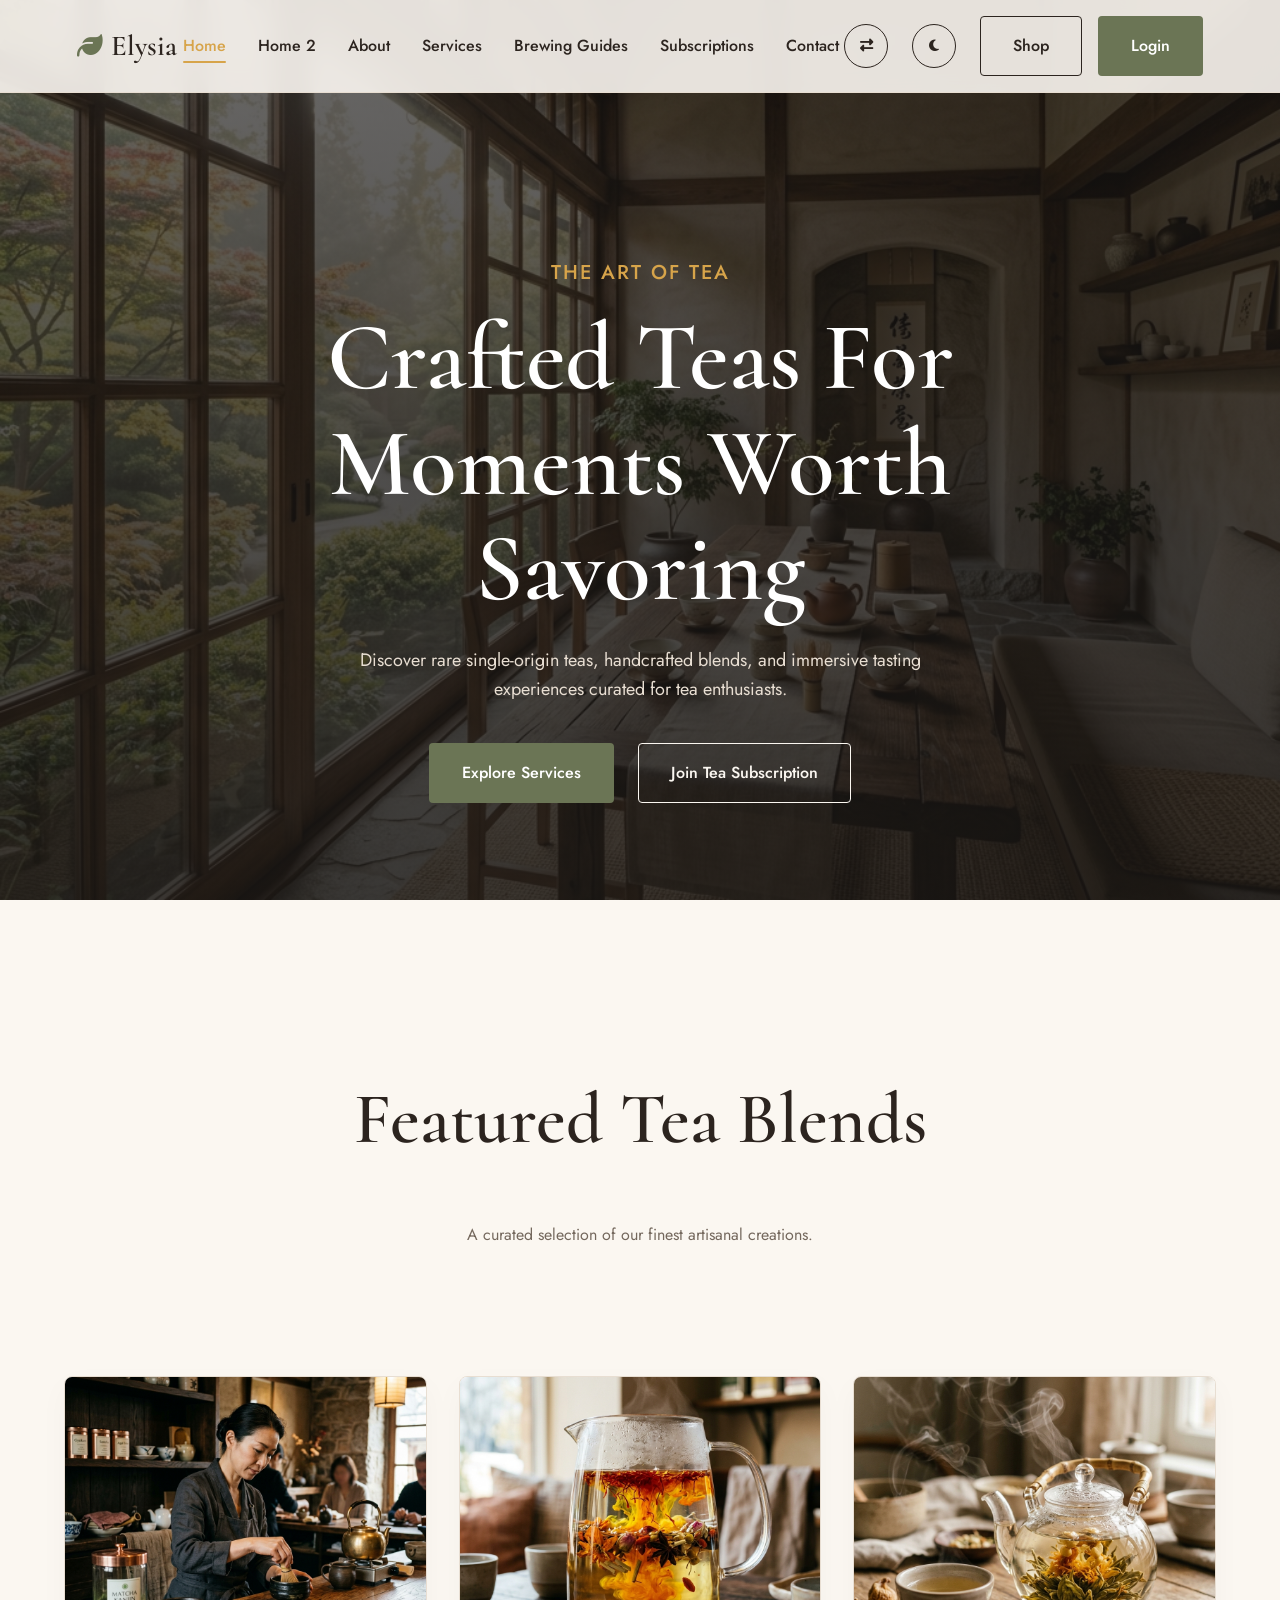
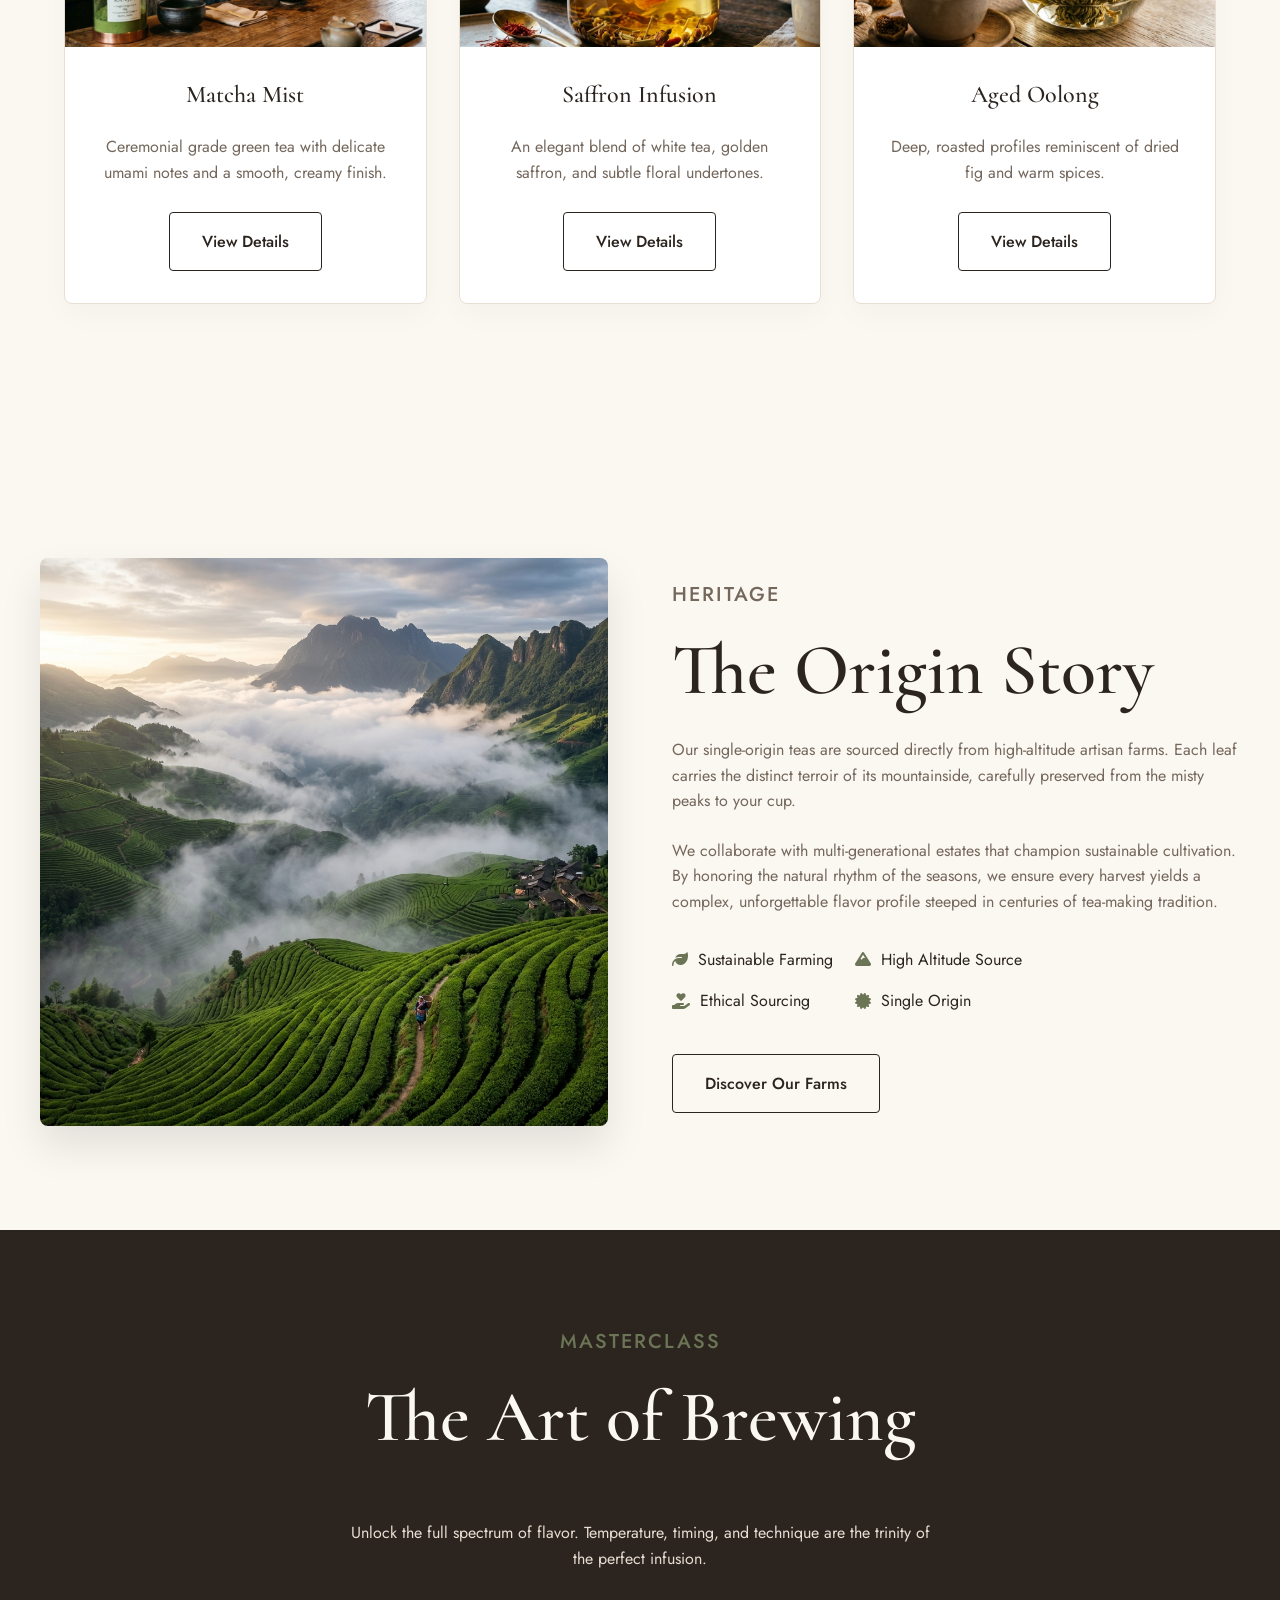
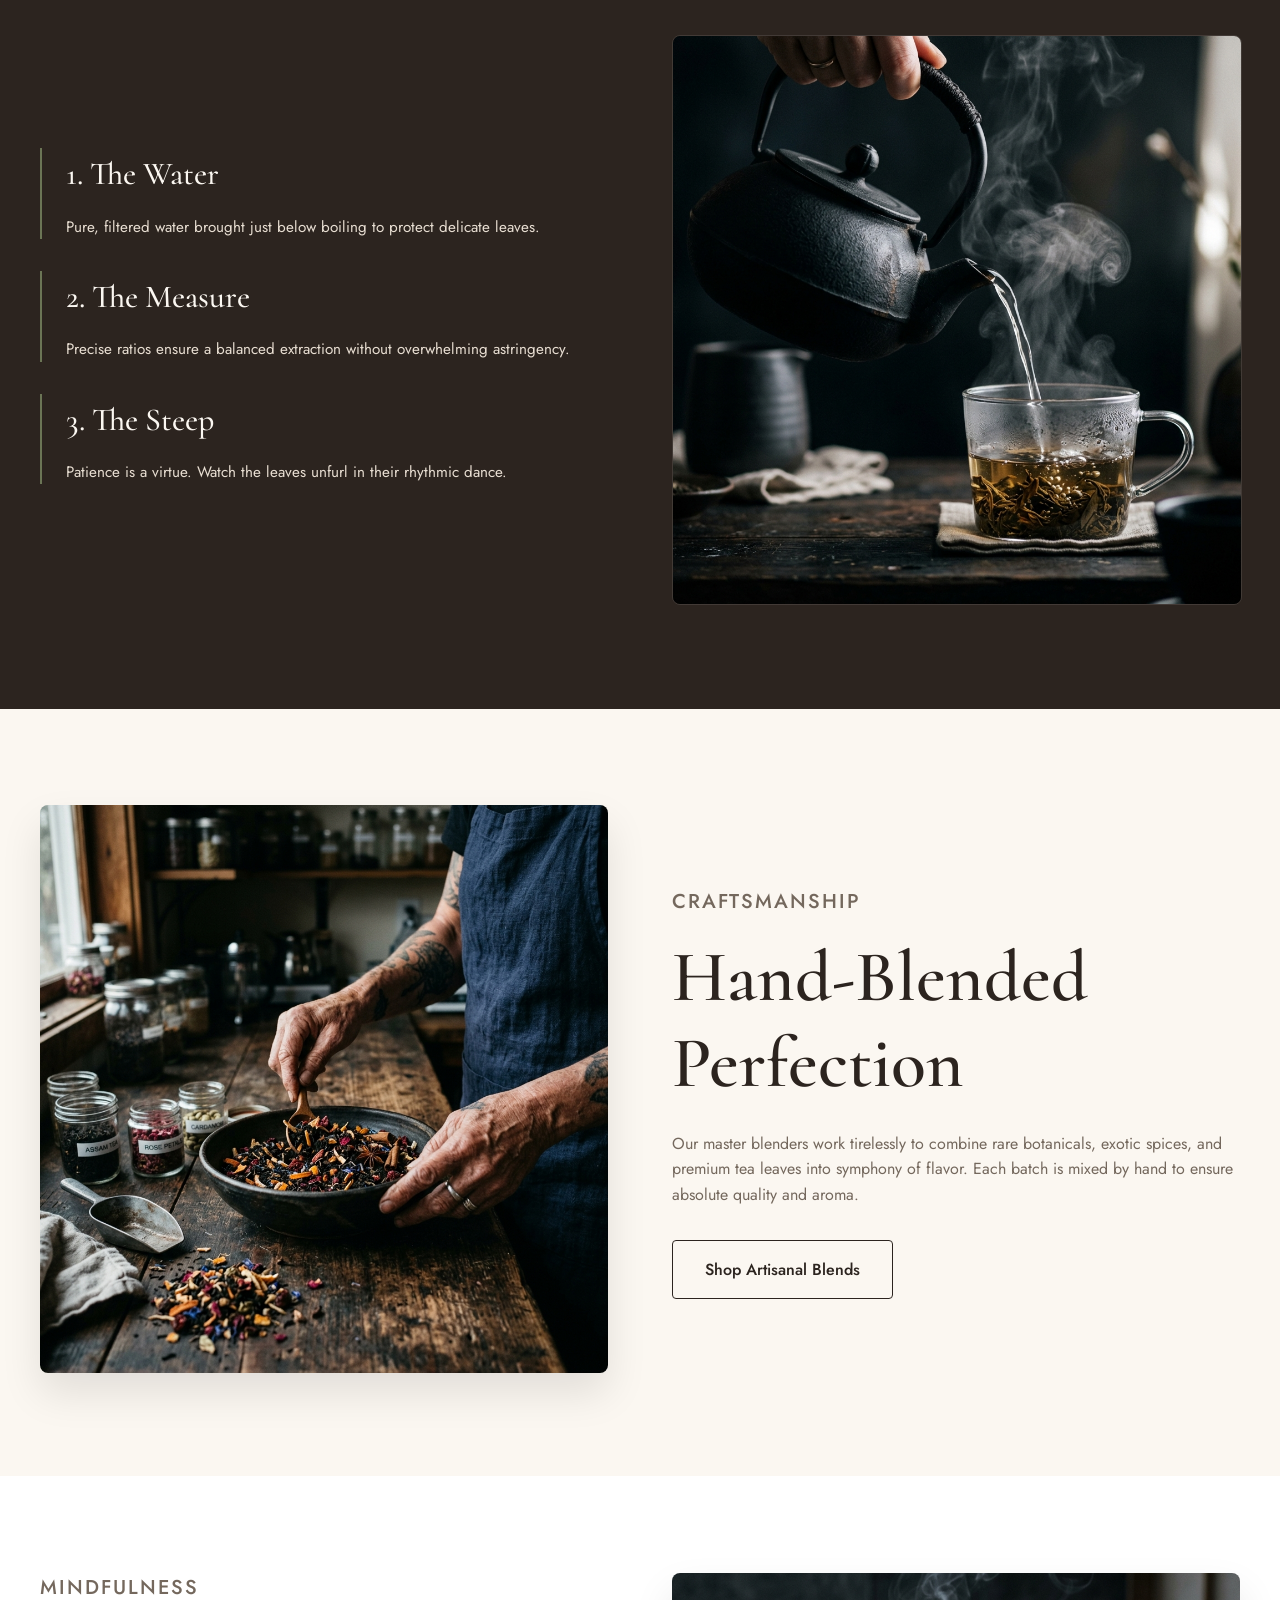
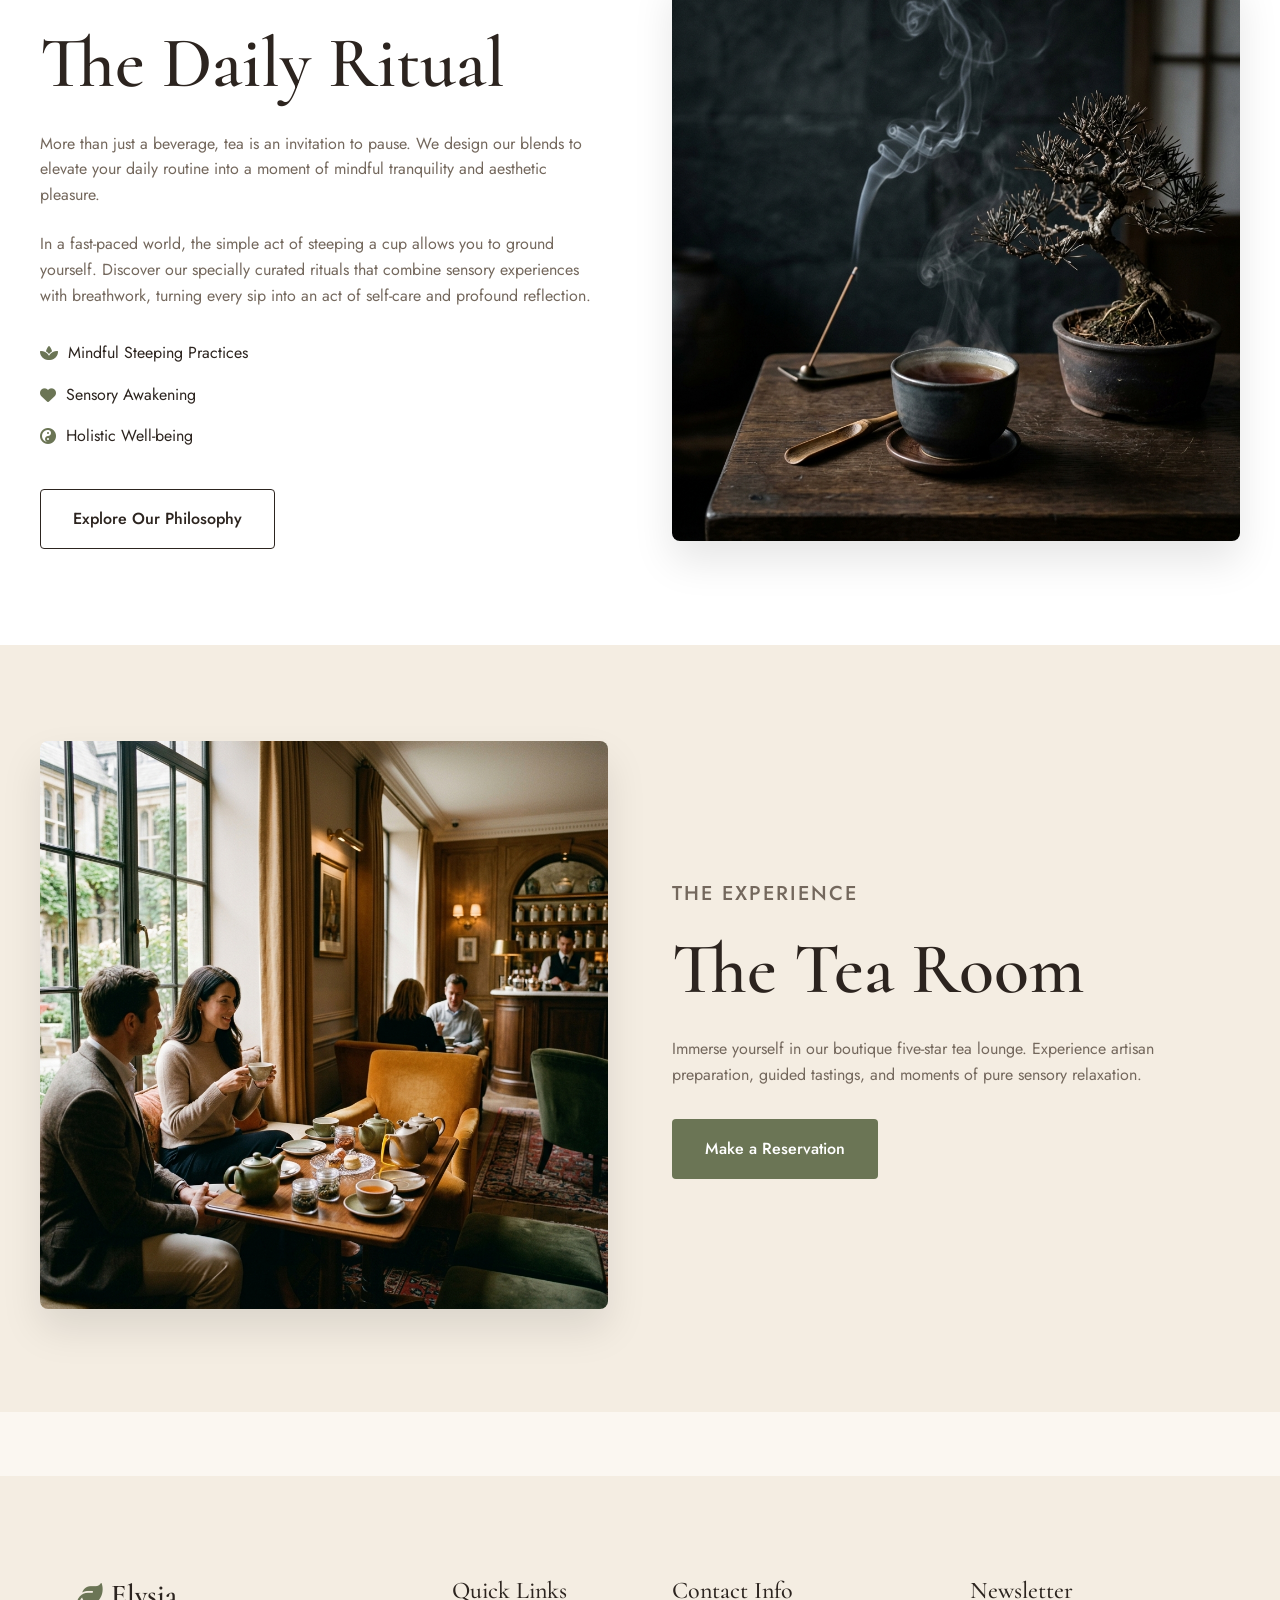
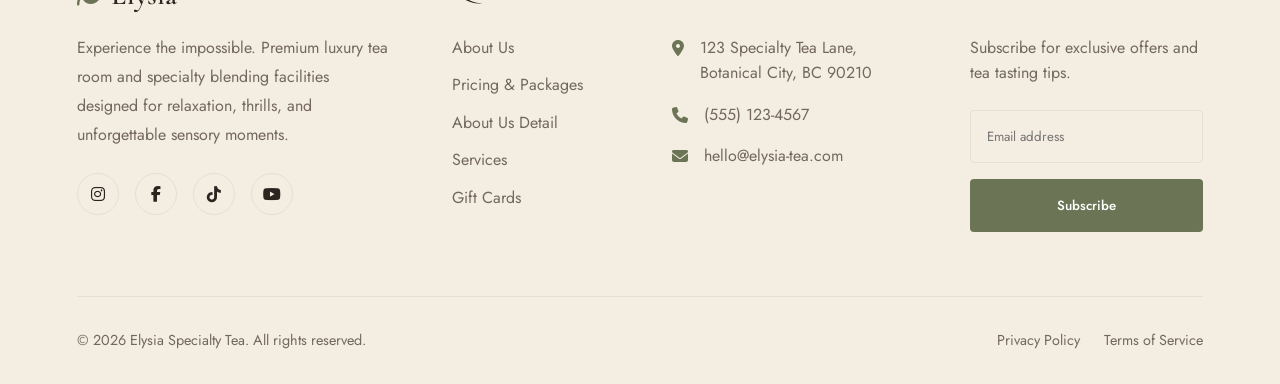
==== index.html @ 7551a8cd "Finalizing premium responsive layout, unique images, and brand updates" ====
<!DOCTYPE html>
<html lang="en">
<head>
    <meta charset="UTF-8">
    <meta name="viewport" content="width=device-width, initial-scale=1.0">
    <title>Home | Specialty Tea Blending & Tea Room</title>
    <link rel="preconnect" href="https://fonts.googleapis.com">
    <link rel="preconnect" href="https://fonts.gstatic.com" crossorigin>
    <link href="https://fonts.googleapis.com/css2?family=Cormorant:wght@400;500;540;580&family=Jost:wght@400;450;500;520&display=swap" rel="stylesheet">
    <link rel="stylesheet" href="https://cdnjs.cloudflare.com/ajax/libs/font-awesome/6.4.0/css/all.min.css">
    <link rel="stylesheet" href="css/style.css?v=6">
    <link rel="stylesheet" href="css/dark-mode.css">
    <link rel="stylesheet" href="css/rtl.css">
    <link rel="icon" type="image/svg+xml" href="images/brand_logo.svg">
</head>
<body>
    
<nav class="navbar">
    <div class="nav-left">
        <a href="index.html" class="brand-logo"><i class="fa-solid fa-leaf"></i>Elysia</a>
    </div>
    
    <button id="mobile-menu-btn" class="mobile-menu-btn" title="Open Menu"><i class="fas fa-bars"></i></button>
    <div id="mobile-menu-overlay" class="mobile-menu-overlay"></div>
    
    <div class="nav-wrapper" id="nav-wrapper">
        <div class="nav-menu-header">
            <span class="brand-logo"><i class="fa-solid fa-leaf"></i>Elysia</span>
            <button id="mobile-menu-close" class="mobile-menu-close" title="Close Menu"><i class="fas fa-times"></i></button>
        </div>
        <div class="nav-center">
            <a href="index.html" class="nav-link">Home</a>
            <a href="home-2.html" class="nav-link">Home 2</a>
            <a href="about.html" class="nav-link">About</a>
            <a href="services.html" class="nav-link">Services</a>
            <a href="brewing-guides.html" class="nav-link">Brewing Guides</a>
            <a href="subscriptions.html" class="nav-link">Subscriptions</a>
            <a href="contact.html" class="nav-link">Contact</a>
        </div>
        <div class="nav-right">
            <div style="display: flex; gap: 1.5rem; align-items: center;">
                <button id="rtl-toggle" class="btn btn-secondary btn-icon" title="Toggle RTL"><i class="fas fa-right-left"></i></button>
                <button id="dark-mode-toggle" class="btn btn-secondary btn-icon" title="Toggle Theme"><i class="fas fa-moon"></i></button>
            </div>
            <div style="display: flex; gap: 1rem; align-items: center;">
                <a href="shop.html" class="btn btn-secondary">Shop</a>
                <a href="login.html" class="btn btn-primary">Login</a>
            </div>
        </div>
    </div>
</nav>

    <main class="">
        
        <section class="hero" style="min-height: 100vh; display: flex; align-items: center; justify-content: center; text-align: center; position: relative; overflow: hidden; padding-top: 80px; background-image: linear-gradient(rgba(25, 23, 21, 0.65), rgba(25, 23, 21, 0.85)), url('images/tea_hero_bg.png'); background-size: cover; background-position: center; background-attachment: fixed; color: #FBF7F1;">
            <div class="hero-bg anim-infusion" style="position: absolute; top:0; left:0; width:100%; height:100%; z-index: -1; opacity: 0.2;"></div>
            <div class="container anim-tea-bloom">
                <span class="subheading anim-float" style="display: block; margin-bottom: 1rem; color: var(--saffron-infusion);">The Art of Tea</span>
                <h1 style="margin-bottom: 1.5rem; max-width: 800px; margin-inline: auto; color: #FFFFFF;">Crafted Teas For Moments Worth Savoring</h1>
                <p style="max-width: 600px; margin: 0 auto 2.5rem; font-size: 1.125rem; color: #E8DED2;">Discover rare single-origin teas, handcrafted blends, and immersive tasting experiences curated for tea enthusiasts.</p>
                <div class="hero-cta-group">
                    <a href="services.html" class="btn btn-primary">Explore Services</a>
                    <a href="subscriptions.html" class="btn btn-secondary" style="border-color: #FBF7F1; color: #FBF7F1;">Join Tea Subscription</a>
                </div>
            </div>
        </section>
        
        <section class="sensory-element" style="padding: 6rem 2rem;">
            <div style="text-align: center; margin-bottom: 4rem;">
                <h2>Featured Tea Blends</h2>
                <p>A curated selection of our finest artisanal creations.</p>
            </div>
            <div class="card-grid cols-3">
                <div class="card">
                    <div class="card-img-wrapper"><img src="images/tea_product_1.jpg" alt="Matcha Mist"></div>
                    <div class="card-content">
                        <h3 class="card-title">Matcha Mist</h3>
                        <p class="card-desc">Ceremonial grade green tea with delicate umami notes and a smooth, creamy finish.</p>
                        <div class="card-cta"><a href="product-details.html" class="btn btn-secondary">View Details</a></div>
                    </div>
                </div>
                <div class="card">
                    <div class="card-img-wrapper"><img src="images/tea_product_2.jpg" alt="Saffron Infusion"></div>
                    <div class="card-content">
                        <h3 class="card-title">Saffron Infusion</h3>
                        <p class="card-desc">An elegant blend of white tea, golden saffron, and subtle floral undertones.</p>
                        <div class="card-cta"><a href="product-details.html" class="btn btn-secondary">View Details</a></div>
                    </div>
                </div>
                <div class="card">
                    <div class="card-img-wrapper"><img src="images/tea_product_3.jpg" alt="Aged Oolong"></div>
                    <div class="card-content">
                        <h3 class="card-title">Aged Oolong</h3>
                        <p class="card-desc">Deep, roasted profiles reminiscent of dried fig and warm spices.</p>
                        <div class="card-cta"><a href="product-details.html" class="btn btn-secondary">View Details</a></div>
                    </div>
                </div>
            </div>
        </section>
        
        <!-- Section 1: The Origin Story -->
        <section class="sensory-element" style="padding: 6rem 2rem;">
            <div style="max-width: 1200px; margin: 0 auto; display: grid; grid-template-columns: repeat(auto-fit, minmax(300px, 1fr)); gap: 4rem; align-items: center;">
                <div class="text-center-mobile" style="order: 2;">
                    <span class="subheading">Heritage</span>
                    <h2 style="margin: 1rem 0 1.5rem;">The Origin Story</h2>
                    <p style="margin-bottom: 1.5rem;">Our single-origin teas are sourced directly from high-altitude artisan farms. Each leaf carries the distinct terroir of its mountainside, carefully preserved from the misty peaks to your cup.</p>
                    <p style="margin-bottom: 2rem;">We collaborate with multi-generational estates that champion sustainable cultivation. By honoring the natural rhythm of the seasons, we ensure every harvest yields a complex, unforgettable flavor profile steeped in centuries of tea-making tradition.</p>
                    <div>
                        <ul style="list-style: none; padding: 0; margin: 0 auto 2.5rem auto; display: inline-grid; grid-template-columns: 1fr 1fr; gap: 1rem; text-align: left;">
                            <li style="display: flex; align-items: center; gap: 10px;"><i class="fas fa-leaf" style="color: var(--aged-tea-leaf);"></i> <span>Sustainable Farming</span></li>
                            <li style="display: flex; align-items: center; gap: 10px;"><i class="fas fa-mountain" style="color: var(--aged-tea-leaf);"></i> <span>High Altitude Source</span></li>
                            <li style="display: flex; align-items: center; gap: 10px;"><i class="fas fa-hand-holding-heart" style="color: var(--aged-tea-leaf);"></i> <span>Ethical Sourcing</span></li>
                            <li style="display: flex; align-items: center; gap: 10px;"><i class="fas fa-certificate" style="color: var(--aged-tea-leaf);"></i> <span>Single Origin</span></li>
                        </ul>
                    </div>
                    <a href="about.html" class="btn btn-secondary">Discover Our Farms</a>
                </div>
                <div style="order: 1;">
                    <img src="images/tea_origin.png" alt="Tea Origin" style="width: 100%; border-radius: 8px; box-shadow: 0 20px 40px rgba(0,0,0,0.1);">
                </div>
            </div>
        </section>

        <!-- Section 2: Masterclass Brewing -->
        <section class="sensory-element" style="padding: 6rem 2rem; background-color: var(--text-primary); color: var(--primary-bg);">
            <div style="text-align: center; margin-bottom: 4rem;">
                <span class="subheading" style="color: var(--aged-tea-leaf);">Masterclass</span>
                <h2 style="color: var(--primary-bg); margin-top: 1rem;">The Art of Brewing</h2>
                <p style="color: var(--border); max-width: 600px; margin: 0 auto;">Unlock the full spectrum of flavor. Temperature, timing, and technique are the trinity of the perfect infusion.</p>
            </div>
            <div style="max-width: 1200px; margin: 0 auto; display: grid; grid-template-columns: repeat(auto-fit, minmax(300px, 1fr)); gap: 4rem; align-items: center;">
                <div>
                    <div style="margin-bottom: 2rem; border-left: 2px solid var(--aged-tea-leaf); padding-left: 1.5rem;">
                        <h4 style="color: var(--primary-bg); margin-bottom: 0.5rem;">1. The Water</h4>
                        <p style="color: var(--border); font-size: 0.95rem;">Pure, filtered water brought just below boiling to protect delicate leaves.</p>
                    </div>
                    <div style="margin-bottom: 2rem; border-left: 2px solid var(--aged-tea-leaf); padding-left: 1.5rem;">
                        <h4 style="color: var(--primary-bg); margin-bottom: 0.5rem;">2. The Measure</h4>
                        <p style="color: var(--border); font-size: 0.95rem;">Precise ratios ensure a balanced extraction without overwhelming astringency.</p>
                    </div>
                    <div style="border-left: 2px solid var(--aged-tea-leaf); padding-left: 1.5rem;">
                        <h4 style="color: var(--primary-bg); margin-bottom: 0.5rem;">3. The Steep</h4>
                        <p style="color: var(--border); font-size: 0.95rem;">Patience is a virtue. Watch the leaves unfurl in their rhythmic dance.</p>
                    </div>
                </div>
                <div>
                    <img src="images/tea_brewing.png" alt="Brewing Masterclass" style="width: 100%; border-radius: 8px; border: 1px solid rgba(255,255,255,0.1);">
                </div>
            </div>
        </section>

        <!-- Section 5: Artisan Craftsmanship -->
        <section class="sensory-element" style="padding: 6rem 2rem;">
            <div style="max-width: 1200px; margin: 0 auto; display: grid; grid-template-columns: repeat(auto-fit, minmax(300px, 1fr)); gap: 4rem; align-items: center;">
                <div>
                    <img src="images/tea_crafting.png" alt="Artisan Craftsmanship" style="width: 100%; border-radius: 8px; box-shadow: 0 20px 40px rgba(0,0,0,0.1);">
                </div>
                <div class="text-center-mobile">
                    <span class="subheading">Craftsmanship</span>
                    <h2 style="margin: 1rem 0 1.5rem;">Hand-Blended Perfection</h2>
                    <p style="margin-bottom: 2rem;">Our master blenders work tirelessly to combine rare botanicals, exotic spices, and premium tea leaves into symphony of flavor. Each batch is mixed by hand to ensure absolute quality and aroma.</p>
                    <a href="shop.html" class="btn btn-secondary">Shop Artisanal Blends</a>
                </div>
            </div>
        </section>

        <!-- Section 6: Tea Rituals -->
        <section class="sensory-element" style="padding: 6rem 2rem; background-color: var(--card-bg);">
            <div style="max-width: 1200px; margin: 0 auto; display: grid; grid-template-columns: repeat(auto-fit, minmax(300px, 1fr)); gap: 4rem; align-items: center;">
                <div class="text-center-mobile">
                    <span class="subheading">Mindfulness</span>
                    <h2 style="margin: 1rem 0 1.5rem;">The Daily Ritual</h2>
                    <p style="margin-bottom: 1.5rem;">More than just a beverage, tea is an invitation to pause. We design our blends to elevate your daily routine into a moment of mindful tranquility and aesthetic pleasure.</p>
                    <p style="margin-bottom: 2rem;">In a fast-paced world, the simple act of steeping a cup allows you to ground yourself. Discover our specially curated rituals that combine sensory experiences with breathwork, turning every sip into an act of self-care and profound reflection.</p>
                    <div>
                        <ul style="list-style: none; padding: 0; margin: 0 auto 2.5rem auto; text-align: left; display: inline-flex; flex-direction: column; gap: 1rem;">
                            <li style="display: flex; align-items: center; gap: 10px;"><i class="fas fa-spa" style="color: var(--aged-tea-leaf);"></i> <span>Mindful Steeping Practices</span></li>
                            <li style="display: flex; align-items: center; gap: 10px;"><i class="fas fa-heart" style="color: var(--aged-tea-leaf);"></i> <span>Sensory Awakening</span></li>
                            <li style="display: flex; align-items: center; gap: 10px;"><i class="fas fa-yin-yang" style="color: var(--aged-tea-leaf);"></i> <span>Holistic Well-being</span></li>
                        </ul>
                    </div>
                    <a href="about.html" class="btn btn-secondary">Explore Our Philosophy</a>
                </div>
                <div>
                    <img src="images/tea_ritual.png" alt="Tea Ritual" style="width: 100%; border-radius: 8px; box-shadow: 0 20px 40px rgba(0,0,0,0.1);">
                </div>
            </div>
        </section>

        <section class="sensory-element" style="padding: 6rem 2rem; background-color: var(--secondary-bg);">
            <div style="max-width: 1200px; margin: 0 auto; display: grid; grid-template-columns: repeat(auto-fit, minmax(300px, 1fr)); gap: 4rem; align-items: center;">
                <div>
                    <img src="images/tea_room.jpg" alt="Tea Room" style="width: 100%; border-radius: 8px; box-shadow: 0 20px 40px rgba(0,0,0,0.1);">
                </div>
                <div class="text-center-mobile">
                    <span class="subheading">The Experience</span>
                    <h2 style="margin: 1rem 0 1.5rem;">The Tea Room</h2>
                    <p style="margin-bottom: 2rem;">Immerse yourself in our boutique five-star tea lounge. Experience artisan preparation, guided tastings, and moments of pure sensory relaxation.</p>
                    <a href="services.html" class="btn btn-primary">Make a Reservation</a>
                </div>
            </div>
        </section>
        
    </main>
    
<footer class="footer">
    <div class="footer-container">
        <div class="footer-grid">
            <div>
                <div style="margin-bottom: 1rem;"><a href="index.html" class="brand-logo"><i class="fa-solid fa-leaf"></i>Elysia</a></div>
                <p class="footer-desc">Experience the impossible. Premium luxury tea room and specialty blending facilities designed for relaxation, thrills, and unforgettable sensory moments.</p>
                <div class="footer-socials">
                    <a href="#"><i class="fab fa-instagram"></i></a>
                    <a href="#"><i class="fab fa-facebook-f"></i></a>
                    <a href="#"><i class="fab fa-tiktok"></i></a>
                    <a href="#"><i class="fab fa-youtube"></i></a>
                </div>
            </div>
            <div>
                <h4 class="footer-heading">Quick Links</h4>
                <ul class="footer-links">
                    <li><a href="about.html">About Us</a></li>
                    <li><a href="pricing.html">Pricing & Packages</a></li>
                    <li><a href="about.html">About Us Detail</a></li>
                    <li><a href="services.html">Services</a></li>
                    <li><a href="shop.html">Gift Cards</a></li>
                </ul>
            </div>
            <div>
                <h4 class="footer-heading">Contact Info</h4>
                <ul class="footer-contact">
                    <li><i class="fas fa-map-marker-alt"></i> 123 Specialty Tea Lane, Botanical City, BC 90210</li>
                    <li><i class="fas fa-phone"></i> (555) 123-4567</li>
                    <li><i class="fas fa-envelope"></i> hello@elysia-tea.com</li>
                </ul>
            </div>
            <div class="footer-newsletter">
                <h4 class="footer-heading">Newsletter</h4>
                <p>Subscribe for exclusive offers and tea tasting tips.</p>
                <form class="newsletter-form">
                    <input type="email" class="newsletter-input" placeholder="Email address">
                    <button type="button" class="btn btn-primary" style="width: 100%;">Subscribe</button>
                </form>
            </div>
        </div>
        <div class="footer-bottom">
            <div>&copy; 2026 Elysia Specialty Tea. All rights reserved.</div>
            <div class="footer-bottom-links">
                <a href="#">Privacy Policy</a>
                <a href="#">Terms of Service</a>
            </div>
        </div>
    </div>
</footer>
<button id="back-to-top" class="back-to-top" aria-label="Back to top">
    <i class="fas fa-arrow-up"></i>
</button>

    <script src="js/main.js"></script>
</body>
</html>
---- css/style.css ----
/* style.css */
:root {
  --primary-bg: #FBF7F1;
  --secondary-bg: #F4EDE2;
  --card-bg: #FFFFFF;
  --matcha-mist: #A8B58A;
  --aged-tea-leaf: #6B7555;
  --dried-fig: #8D5E4E;
  --saffron-infusion: #D7A44A;
  --porcelain-taupe: #D9CEC0;
  --text-primary: #2C241F;
  --text-secondary: #74685D;
  --border: #E8DED2;
  --hero-overlay-start: rgba(251, 247, 241, 0.75);
  --hero-overlay-end: rgba(251, 247, 241, 0.95);
  
  --font-heading: 'Cormorant', serif;
  --font-body: 'Jost', sans-serif;
}

html, body {
  margin: 0;
  padding: 0;
  background-color: var(--primary-bg);
  color: var(--text-primary);
  font-family: var(--font-body);
  overflow-x: clip;
  max-width: 100vw;
  font-weight: 400;
  line-height: 1.6;
}

h1, h2, h3, h4, h5, h6 {
  font-family: var(--font-heading);
  color: var(--text-primary);
  margin-top: 0;
}

h1 { font-weight: 580; font-size: clamp(4.5rem, 8vw, 6rem); line-height: 1.1; }
h2 { font-weight: 560; font-size: clamp(3rem, 6vw, 4.5rem); line-height: 1.2; }
h3 { font-weight: 540; font-size: clamp(2rem, 4vw, 3rem); line-height: 1.3; }
h4, h5, h6 { font-weight: 500; font-size: clamp(1.5rem, 3vw, 2rem); }
p { font-weight: 400; font-size: 1rem; color: var(--text-secondary); }
.subheading { font-weight: 500; font-size: 1.25rem; color: var(--text-secondary); text-transform: uppercase; letter-spacing: 2px; }
strong, b { font-weight: 550; }

/* Buttons */
.btn {
  display: inline-flex;
  align-items: center;
  justify-content: center;
  padding: 1rem 2rem;
  font-family: var(--font-body);
  font-weight: 520;
  text-decoration: none;
  border-radius: 4px;
  transition: all 0.4s ease;
  cursor: pointer;
  border: 1px solid transparent;
  box-sizing: border-box;
}
.btn-primary {
  background-color: var(--aged-tea-leaf);
  color: #FFF;
}
.btn-primary:hover {
  background-color: var(--text-primary);
  transform: translateY(-2px);
}
.btn-secondary {
  background-color: transparent;
  color: var(--text-primary);
  border-color: var(--text-primary);
}
.btn-secondary:hover {
  background-color: var(--text-primary);
  color: #FFF;
}
.hero-cta-group {
  display: flex;
  gap: 1.5rem;
  justify-content: center;
}
.btn-icon {
  width: 44px;
  height: 44px;
  padding: 0;
  border-radius: 50%;
}

/* Navbar */
.navbar {
  position: fixed;
  top: 0; width: 100%; z-index: 1000;
  background-color: rgba(251, 247, 241, 0.9);
  backdrop-filter: blur(10px);
  border-bottom: 1px solid var(--border);
  padding: 1rem 6%;
  display: flex;
  justify-content: space-between;
  align-items: center;
  box-sizing: border-box;
}
.nav-left { display: flex; align-items: center; gap: 1rem; }
.brand-logo { font-family: var(--font-heading); font-size: 1.8rem; font-weight: 580; color: var(--text-primary); text-decoration: none; display: inline-flex; align-items: center; gap: 8px; }
.brand-logo i { color: var(--aged-tea-leaf); font-size: 1.6rem; }
.nav-center { display: flex; gap: 2rem; }
.nav-link { text-decoration: none; color: var(--text-primary); font-weight: 500; transition: color 0.3s ease; position: relative; }
.nav-link:hover { color: var(--saffron-infusion); }
.nav-link.active { color: var(--saffron-infusion); }
.nav-link.active::after { content: ''; position: absolute; bottom: -4px; left: 0; width: 100%; height: 2px; background-color: var(--saffron-infusion); border-radius: 2px; }
.nav-right { display: flex; gap: 1.5rem; align-items: center; }

/* Mobile Menu */
.mobile-menu-btn, .mobile-menu-close, .nav-menu-header, .mobile-menu-overlay {
  display: none;
}
.nav-wrapper {
  display: contents;
}

@media (max-width: 1024px) {
  .mobile-menu-btn {
    display: block;
    background: transparent;
    border: none;
    font-size: 1.5rem;
    color: var(--text-primary);
    cursor: pointer;
  }
  .nav-wrapper {
    display: flex;
    flex-direction: column;
    position: fixed;
    top: 0;
    right: -100%;
    width: 300px;
    max-width: 80vw;
    height: 100vh;
    background-color: var(--primary-bg);
    box-shadow: -5px 0 20px rgba(0,0,0,0.1);
    z-index: 1001;
    transition: right 0.4s ease;
    padding: 2rem;
    overflow-y: auto;
  }
  .nav-wrapper.open {
    right: 0;
  }
  .nav-menu-header {
    display: flex;
    justify-content: space-between;
    align-items: center;
    margin-bottom: 2rem;
  }
  .mobile-menu-close {
    display: block;
    background: transparent;
    border: none;
    font-size: 1.5rem;
    color: var(--text-primary);
    cursor: pointer;
  }
  .nav-center {
    flex-direction: column;
    gap: 1.5rem;
    margin-bottom: 2rem;
  }
  .nav-right {
    flex-direction: column;
    gap: 1.5rem;
    align-items: flex-start;
  }
  .mobile-menu-overlay {
    display: block;
    position: fixed;
    top: 0; left: 0; right: 0; bottom: 0;
    background: rgba(0,0,0,0.5);
    z-index: 1000;
    opacity: 0;
    visibility: hidden;
    transition: all 0.3s ease;
  }
  .mobile-menu-overlay.open {
    opacity: 1;
    visibility: visible;
  }
}

/* Grid Layouts - Cards */
.card-grid {
  display: grid;
  gap: 2rem;
  padding: 4rem 2rem;
  max-width: 1400px;
  margin: 0 auto;
}

/* Base Desktop: 4 columns or 2 columns */
.card-grid.cols-4 { grid-template-columns: repeat(4, 1fr); }
.card-grid.cols-2 { grid-template-columns: repeat(2, 1fr); }
.card-grid.cols-3 { grid-template-columns: repeat(3, 1fr); }

.card {
  background-color: var(--card-bg);
  border: 1px solid var(--border);
  border-radius: 8px;
  overflow: hidden;
  box-shadow: 0 10px 30px rgba(0,0,0,0.03);
  transition: transform 0.5s ease, box-shadow 0.5s ease;
  display: flex;
  flex-direction: column;
  height: 100%;
}
.card:hover {
  transform: translateY(-10px);
  box-shadow: 0 15px 40px rgba(0,0,0,0.08);
}
.card-img-wrapper {
  overflow: hidden;
  aspect-ratio: 4/3;
  position: relative;
}
.card img {
  width: 100%; height: 100%; object-fit: cover;
  transition: transform 0.8s ease;
}
.card:hover img { transform: scale(1.05); }
.card-content {
  padding: 2rem;
  display: flex;
  flex-direction: column;
  flex-grow: 1;
  text-align: center;
}
.card-title { font-size: 1.5rem; margin-bottom: 0.5rem; }
.card-desc { margin-bottom: 1.5rem; flex-grow: 1; }
.card-cta { margin-top: auto; }

/* Featured Card Logic - Desktop Only */
@media (min-width: 1025px) {
  .card-featured {
    transform: scale(1.05);
    z-index: 2;
  }
  .card-featured:hover {
    transform: scale(1.05) translateY(-10px);
  }
}

/* Media Queries for Cards */
@media (max-width: 1024px) {
  .card-grid.cols-4, .card-grid.cols-3 {
    grid-template-columns: repeat(2, 1fr);
  }
  /* Odd card centering logic */
  .card-grid.cols-3 .card:nth-child(odd):last-child {
    grid-column: 1 / -1;
    max-width: calc(50% - 1rem);
    margin: 2rem auto 0;
    justify-self: center;
    width: 100%;
  }

  /* Force Pricing Cards to 1 Column on Tablet to eliminate overlap bugs */
  .pricing-grid {
    grid-template-columns: 1fr !important;
  }
  .pricing-grid .card {
    max-width: 600px !important;
    margin: 0 auto !important;
  }
  .pricing-grid .card:nth-child(odd):last-child {
    grid-column: auto !important;
    max-width: 600px !important;
    margin: 0 auto !important;
  }
  .text-center-mobile {
    text-align: center;
  }
  .text-center-mobile .hero-cta-group {
    justify-content: center !important;
  }
}

@media (max-width: 768px) {
  .navbar { padding: 1rem; }
  .hero { padding-top: 140px !important; }
  
  .card-grid.cols-4, .card-grid.cols-3, .card-grid.cols-2 {
    grid-template-columns: repeat(2, 1fr); /* Mobile 2x2 grid */
  }

  
  h1, h2, h3, p, .subheading { text-align: center; }
  .card-content, .bento-content { text-align: center; }
  
  /* Center Contact Page elements on tablet/mobile */
  .contact-info-card {
    text-align: center;
  }
  .contact-info-card .contact-info-item {
    flex-direction: column;
    align-items: center !important;
  }
  .contact-info-card .contact-social-group {
    justify-content: center;
  }
  
  .sensory-element > div[style*="display: grid"],
  .sensory-element > div > div[style*="display: grid"],
  .hero > div[style*="display: grid"] {
    grid-template-columns: 1fr !important;
  }
}

@media (max-width: 425px) {
  .card-grid.cols-4, .card-grid.cols-3, .card-grid.cols-2 {
    grid-template-columns: repeat(2, 1fr); /* strictly 2x2 on small screens if space allows */
  }
}

/* Animations */
@keyframes teaBloom {
  0% { transform: scale(0.95); opacity: 0; filter: blur(10px); }
  100% { transform: scale(1); opacity: 1; filter: blur(0); }
}
@keyframes floatAroma {
  0%, 100% { transform: translateY(0) rotate(0deg); }
  50% { transform: translateY(-15px) rotate(2deg); }
}
@keyframes teaInfusion {
  0% { background-position: 0% 50%; }
  50% { background-position: 100% 50%; }
  100% { background-position: 0% 50%; }
}
@keyframes sensoryTransition {
  0% { opacity: 0; transform: translateY(20px); }
  100% { opacity: 1; transform: translateY(0); }
}

.anim-tea-bloom { animation: teaBloom 2s cubic-bezier(0.4, 0, 0.2, 1) forwards; }
.anim-float { animation: floatAroma 6s ease-in-out infinite; }
.anim-infusion {
  background: linear-gradient(270deg, var(--matcha-mist), var(--secondary-bg), var(--porcelain-taupe));
  background-size: 600% 600%;
  animation: teaInfusion 10s ease infinite;
}
.anim-sensory { animation: sensoryTransition 1.2s ease-out forwards; }

/* Footer */
.footer {
  background-color: var(--secondary-bg);
  padding: 6rem 6% 2rem;
  margin-top: 4rem;
}
.footer-container {
  width: 100%;
  margin: 0 auto;
}
.footer-grid {
  display: grid;
  grid-template-columns: 2fr 1fr 1.5fr 1.5fr;
  gap: 4rem;
  margin-bottom: 4rem;
}
.footer-desc { color: var(--text-secondary); margin-bottom: 1.5rem; line-height: 1.8; }
.footer-socials { display: flex; gap: 1rem; }
.footer-socials a {
  display: flex; align-items: center; justify-content: center;
  width: 40px; height: 40px;
  border: 1px solid var(--border);
  border-radius: 50%;
  color: var(--text-primary);
  text-decoration: none;
  transition: all 0.3s ease;
}
.footer-socials a:hover {
  background-color: var(--aged-tea-leaf);
  color: #FFF;
  border-color: var(--aged-tea-leaf);
}
.footer-heading {
  font-family: var(--font-heading);
  font-size: 1.5rem;
  margin-bottom: 1.5rem;
}
.footer-links { list-style: none; padding: 0; margin: 0; }
.footer-links li { margin-bottom: 0.75rem; }
.footer-links a { display: inline-block; color: var(--text-secondary); text-decoration: none; transition: all 0.3s ease; }
.footer-links a:hover { color: var(--saffron-infusion); transform: translateX(5px); }

.footer-contact { list-style: none; padding: 0; margin: 0; }
.footer-contact li {
  display: flex; align-items: flex-start; gap: 1rem;
  color: var(--text-secondary); margin-bottom: 1rem;
}
.footer-contact i { color: var(--aged-tea-leaf); margin-top: 5px; }

.footer-newsletter p { color: var(--text-secondary); margin-bottom: 1.5rem; }
.newsletter-form { display: flex; flex-direction: column; gap: 1rem; }
.newsletter-input {
  padding: 1rem; border: 1px solid var(--border);
  background: transparent; color: var(--text-primary);
  border-radius: 4px;
  font-family: var(--font-body);
}
.newsletter-input:focus { outline: none; border-color: var(--aged-tea-leaf); }

.footer-bottom {
  display: flex; justify-content: space-between; align-items: center;
  padding-top: 2rem; border-top: 1px solid var(--border);
  color: var(--text-secondary); font-size: 0.9rem;
}
.footer-bottom-links { display: flex; gap: 1.5rem; }
.footer-bottom-links a { color: var(--text-secondary); text-decoration: none; transition: color 0.3s ease; }
.footer-bottom-links a:hover { color: var(--saffron-infusion); }

@media (max-width: 1024px) {
  .footer-grid { grid-template-columns: 1fr 1fr; gap: 3rem; }
}
@media (max-width: 768px) {
  .footer-grid { grid-template-columns: 1fr; gap: 2rem; }
  .footer-bottom { flex-direction: column; gap: 1rem; text-align: center; }
}

/* Back to Top */
.back-to-top {
  position: fixed;
  bottom: 2rem;
  right: 2rem;
  width: 44px;
  height: 44px;
  background-color: var(--aged-tea-leaf);
  color: #FFF;
  border: none;
  border-radius: 50%;
  cursor: pointer;
  display: flex;
  align-items: center;
  justify-content: center;
  font-size: 1.2rem;
  opacity: 0;
  visibility: hidden;
  transition: all 0.3s ease;
  z-index: 99;
  box-shadow: 0 4px 12px rgba(0,0,0,0.1);
}
.back-to-top.show {
  opacity: 1;
  visibility: visible;
}
.back-to-top:hover {
  background-color: var(--saffron-infusion);
  transform: translateY(-3px);
}

/* Auth Pages */
.auth-main {
  min-height: 100vh;
  display: flex;
  flex-direction: column;
  padding: 6rem 1rem 2rem;
  position: relative;
  background: radial-gradient(circle at top left, var(--secondary-bg), var(--primary-bg));
}
.auth-card {
  box-sizing: border-box;
  margin: auto;
  background: var(--card-bg);
  padding: 3rem;
  border-radius: 12px;
  box-shadow: 0 20px 40px rgba(0,0,0,0.05);
  width: 100%;
  max-width: 480px;
  text-align: center;
}
.auth-brand {
  display: inline-flex;
  align-items: center;
  font-family: var(--font-heading);
  font-size: 2rem;
  color: var(--text-primary);
  text-decoration: none;
  margin-bottom: 2rem;
}
.auth-title {
  font-size: 1.75rem;
  margin-bottom: 0.5rem;
}
.auth-subtitle {
  color: var(--text-secondary);
  margin-bottom: 2rem;
}
.auth-form {
  text-align: left;
}
.form-group {
  margin-bottom: 1.5rem;
}
.form-label {
  display: block;
  font-size: 0.9rem;
  font-weight: 500;
  margin-bottom: 0.5rem;
  color: var(--text-primary);
}
.form-control {
  width: 100%;
  padding: 1rem;
  border: 1px solid var(--border);
  border-radius: 6px;
  background-color: transparent;
  font-family: var(--font-body);
  font-size: 1rem;
  color: var(--text-primary);
  transition: border-color 0.3s ease;
  box-sizing: border-box;
}
.form-control:focus {
  outline: none;
  border-color: var(--aged-tea-leaf);
}
.auth-options {
  display: flex;
  justify-content: space-between;
  align-items: center;
  margin-bottom: 1.5rem;
  font-size: 0.9rem;
}
.auth-link {
  color: var(--saffron-infusion);
  text-decoration: none;
  font-weight: 500;
  transition: color 0.3s ease;
}
.auth-link:hover {
  color: var(--aged-tea-leaf);
}
.auth-divider {
  display: flex;
  align-items: center;
  text-align: center;
  margin: 2rem 0;
  color: var(--text-secondary);
  font-size: 0.9rem;
}
.auth-divider::before, .auth-divider::after {
  content: '';
  flex: 1;
  border-bottom: 1px solid var(--border);
}
.auth-divider::before { margin-right: .5em; }
.auth-divider::after { margin-left: .5em; }

.btn-social {
  display: flex;
  align-items: center;
  justify-content: center;
  gap: 10px;
  width: 100%;
  padding: 1rem;
  border: 1px solid var(--border);
  border-radius: 6px;
  background-color: transparent;
  color: var(--text-primary);
  font-family: var(--font-body);
  font-size: 1rem;
  font-weight: 500;
  cursor: pointer;
  transition: all 0.3s ease;
  margin-bottom: 1rem;
  text-decoration: none;
}
.btn-social:hover {
  background-color: var(--secondary-bg);
}
.btn-social i {
  font-size: 1.2rem;
}

@media (max-width: 480px) {
  .card-grid.cols-4, .card-grid.cols-3, .card-grid.cols-2 {
    grid-template-columns: 1fr;
  }
  .card-grid.cols-3 .card:nth-child(odd):last-child {
    max-width: 100%;
  }
  .card-grid {
    padding: 2rem 0;
  }
  .sensory-element {
    padding: 3rem 1rem !important;
  }
  .auth-card {
    padding: 2rem 1.5rem;
  }
  .hero-title {
    font-size: 3rem !important;
  }
  .section-title {
    font-size: 2.2rem !important;
  }
  .hero-cta-group {
    flex-direction: column;
    gap: 1rem;
    width: 100%;
    padding: 0 2rem;
    box-sizing: border-box;
  }
  .hero-cta-group .btn {
    width: 100%;
  }
}

/* Timeline */
.timeline-container {
  max-width: 1000px;
  margin: 0 auto;
  position: relative;
  padding: 2rem 0;
}
.timeline-line {
  position: absolute;
  left: 50%;
  top: 0;
  bottom: 0;
  width: 2px;
  background-color: var(--border);
  transform: translateX(-50%);
}
.timeline-item {
  display: flex;
  justify-content: space-between;
  align-items: center;
  margin-bottom: 4rem;
  position: relative;
  width: 100%;
}
.timeline-item.reversed {
  flex-direction: row-reverse;
}
.timeline-content {
  width: 45%;
}
.timeline-item:not(.reversed) .timeline-content {
  text-align: right;
  padding-right: 2rem;
}
.timeline-item.reversed .timeline-content {
  text-align: left;
  padding-left: 2rem;
}
.timeline-dot {
  position: absolute;
  left: 50%;
  transform: translate(-50%, 0);
  width: 20px;
  height: 20px;
  background-color: var(--saffron-infusion);
  border-radius: 50%;
  border: 4px solid var(--card-bg);
  z-index: 2;
  box-shadow: 0 0 0 4px rgba(215,164,74,0.2);
  transition: transform 0.4s ease;
}
.timeline-item:hover .timeline-dot {
  transform: translate(-50%, 0) scale(1.3);
}
.timeline-empty {
  width: 45%;
}
@media (max-width: 768px) {
  .timeline-line {
    left: 20px;
  }
  .timeline-item, .timeline-item.reversed {
    flex-direction: row;
  }
  .timeline-content {
    width: calc(100% - 50px);
    margin-left: auto;
  }
  .timeline-item:not(.reversed) .timeline-content,
  .timeline-item.reversed .timeline-content {
    text-align: left;
    padding-left: 0;
    padding-right: 0;
  }
  .timeline-dot {
    left: 20px;
  }
  .timeline-empty {
    display: none;
  }
}
---- css/dark-mode.css ----
/* dark-mode.css */
body.dark-mode {
  --primary-bg: #191715;
  --secondary-bg: #24211D;
  --card-bg: #24211D;
  --text-primary: #F8F5F1;
  --text-secondary: #C8BFB5;
  --border: #3A352F;
  --aged-tea-leaf: #A8B58A; /* Lighter in dark mode */
  --hero-overlay-start: rgba(25, 23, 21, 0.75);
  --hero-overlay-end: rgba(25, 23, 21, 0.95);
}
body.dark-mode .navbar {
  background-color: rgba(25, 23, 21, 0.9);
}
body.dark-mode .card {
  box-shadow: 0 10px 30px rgba(0,0,0,0.5);
}
body.dark-mode .card:hover {
  box-shadow: 0 15px 40px rgba(0,0,0,0.7);
}
body.dark-mode .anim-infusion {
  background: linear-gradient(270deg, #24211D, #191715, #3A352F);
}

body.dark-mode .btn-primary:hover,
body.dark-mode .btn-secondary:hover {
  background-color: var(--text-primary);
  color: var(--primary-bg);
}
---- css/rtl.css ----
/* rtl.css */
body.rtl {
  direction: rtl;
  text-align: right;
}
body.rtl .nav-left { flex-direction: row-reverse; }
body.rtl .nav-right { flex-direction: row-reverse; }
body.rtl .card-content { text-align: right; }
@media (max-width: 768px) {
  body.rtl h1, body.rtl h2, body.rtl h3, body.rtl p, body.rtl .card-content { text-align: center; }
}
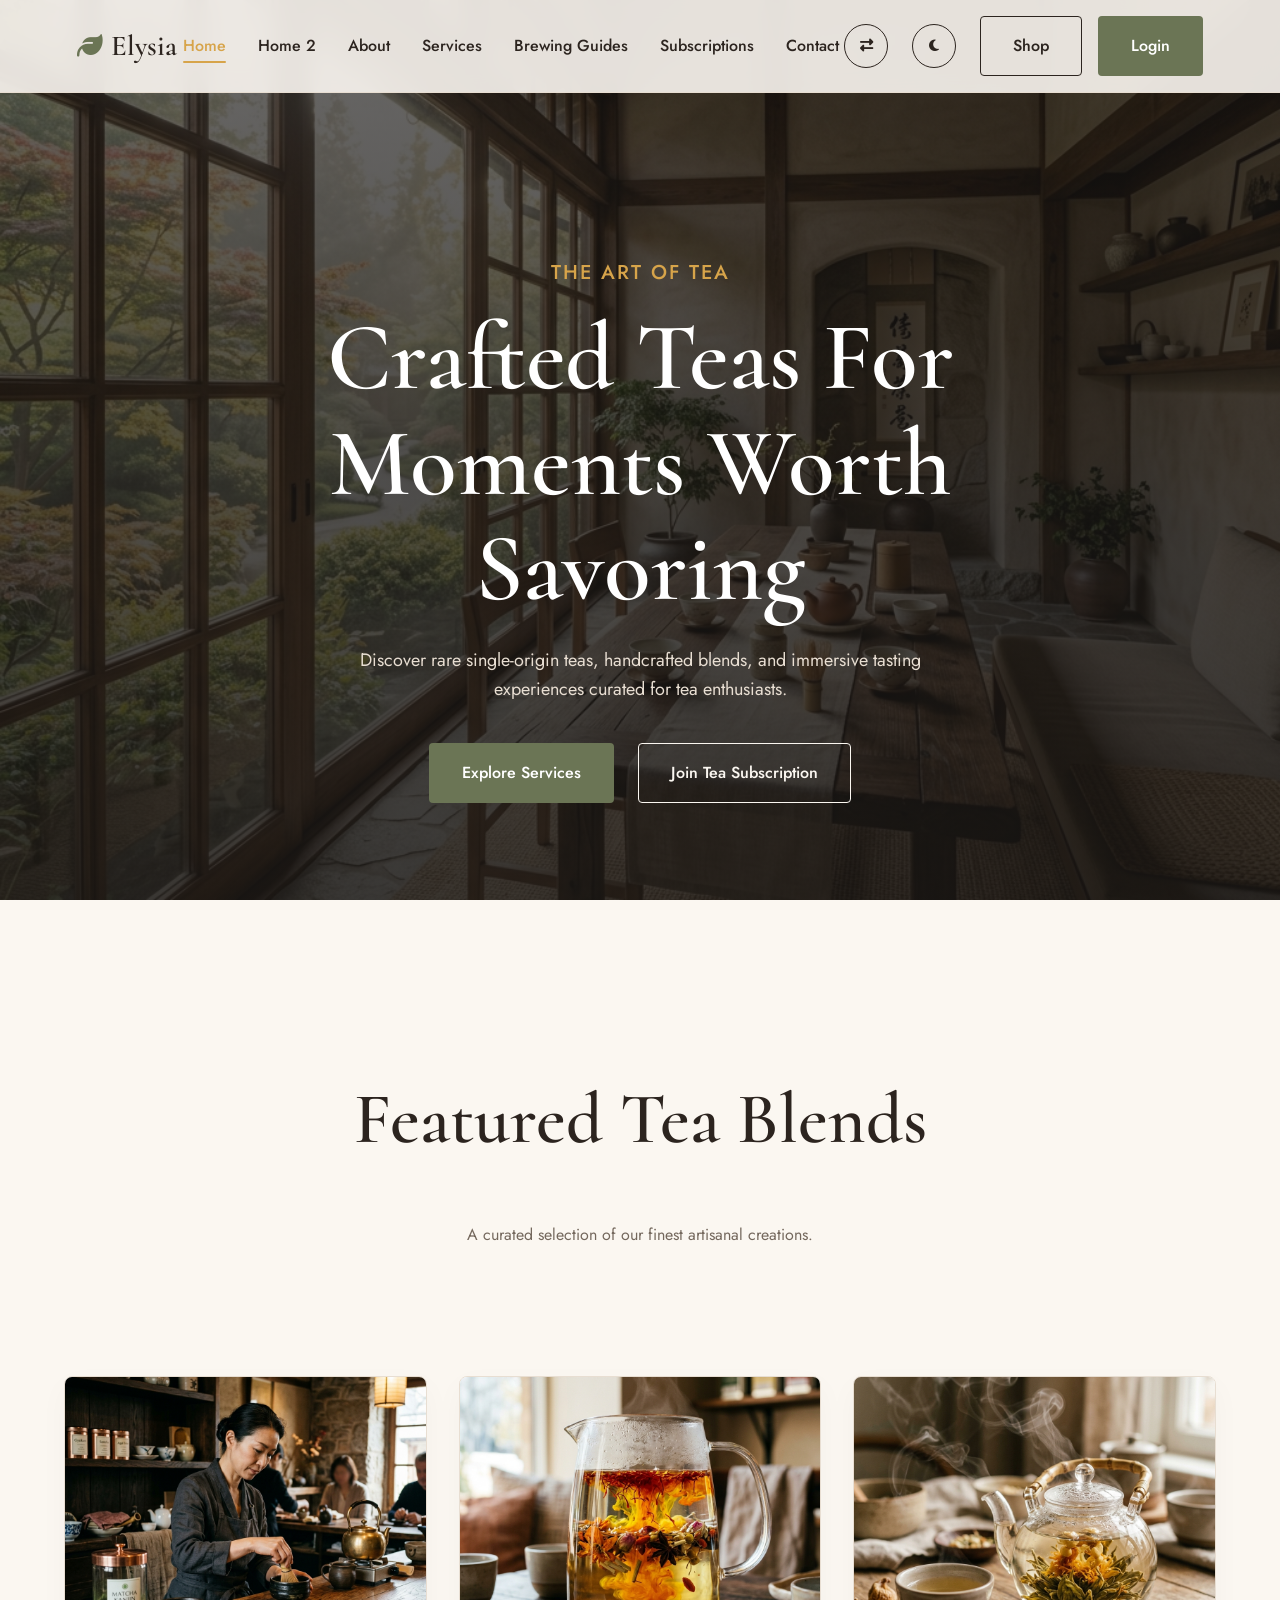
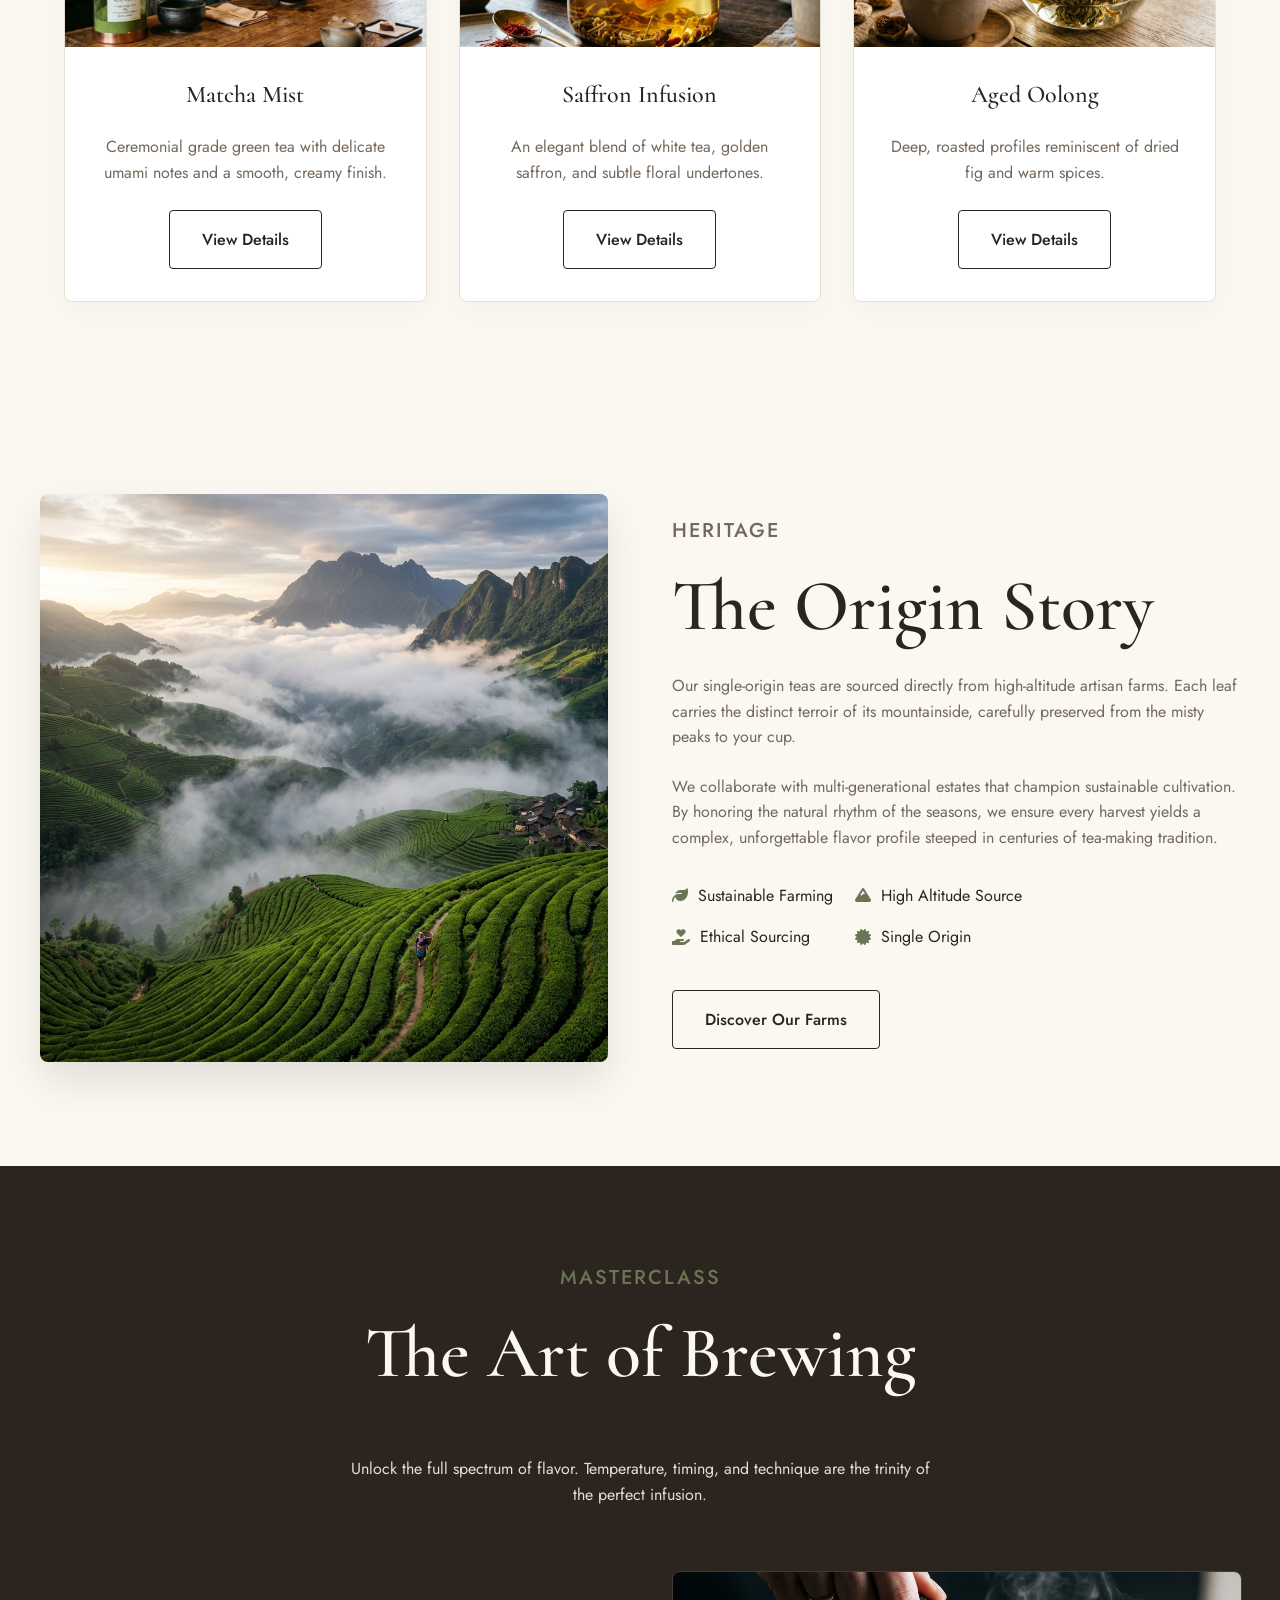
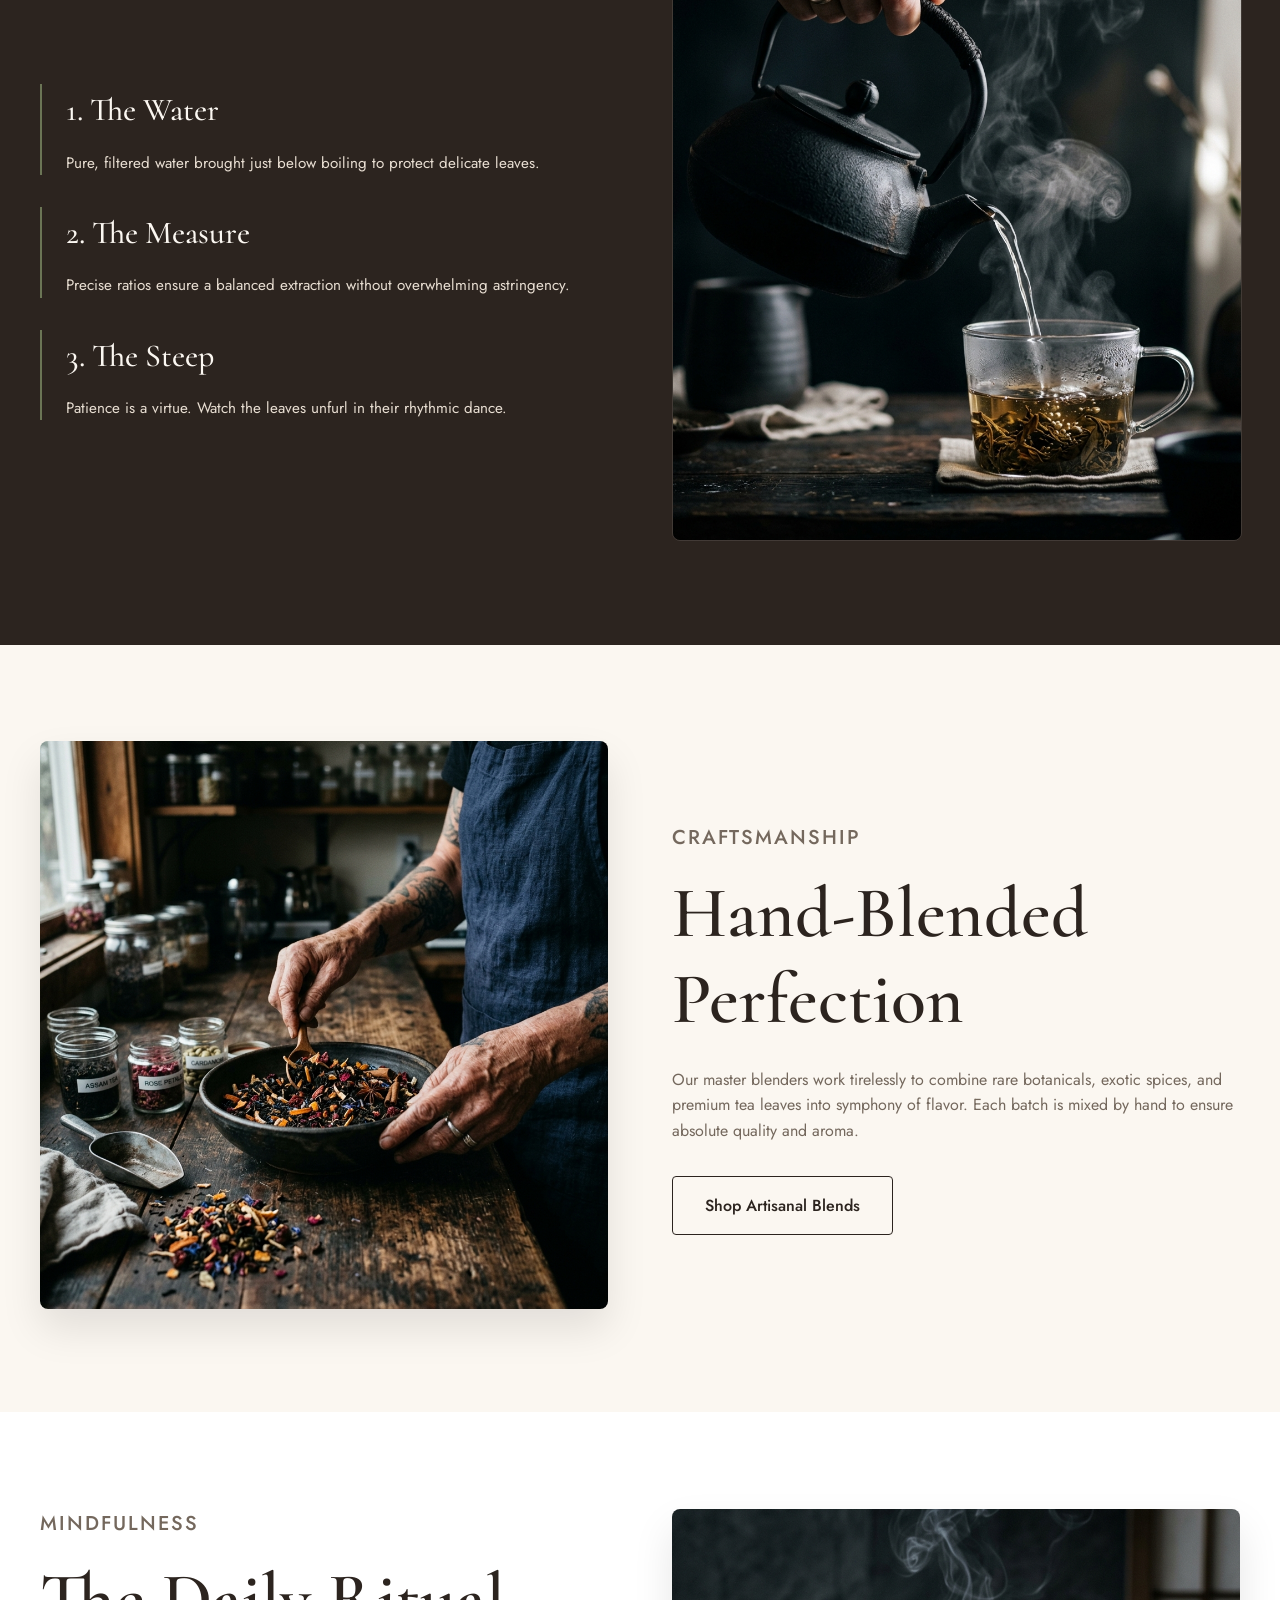
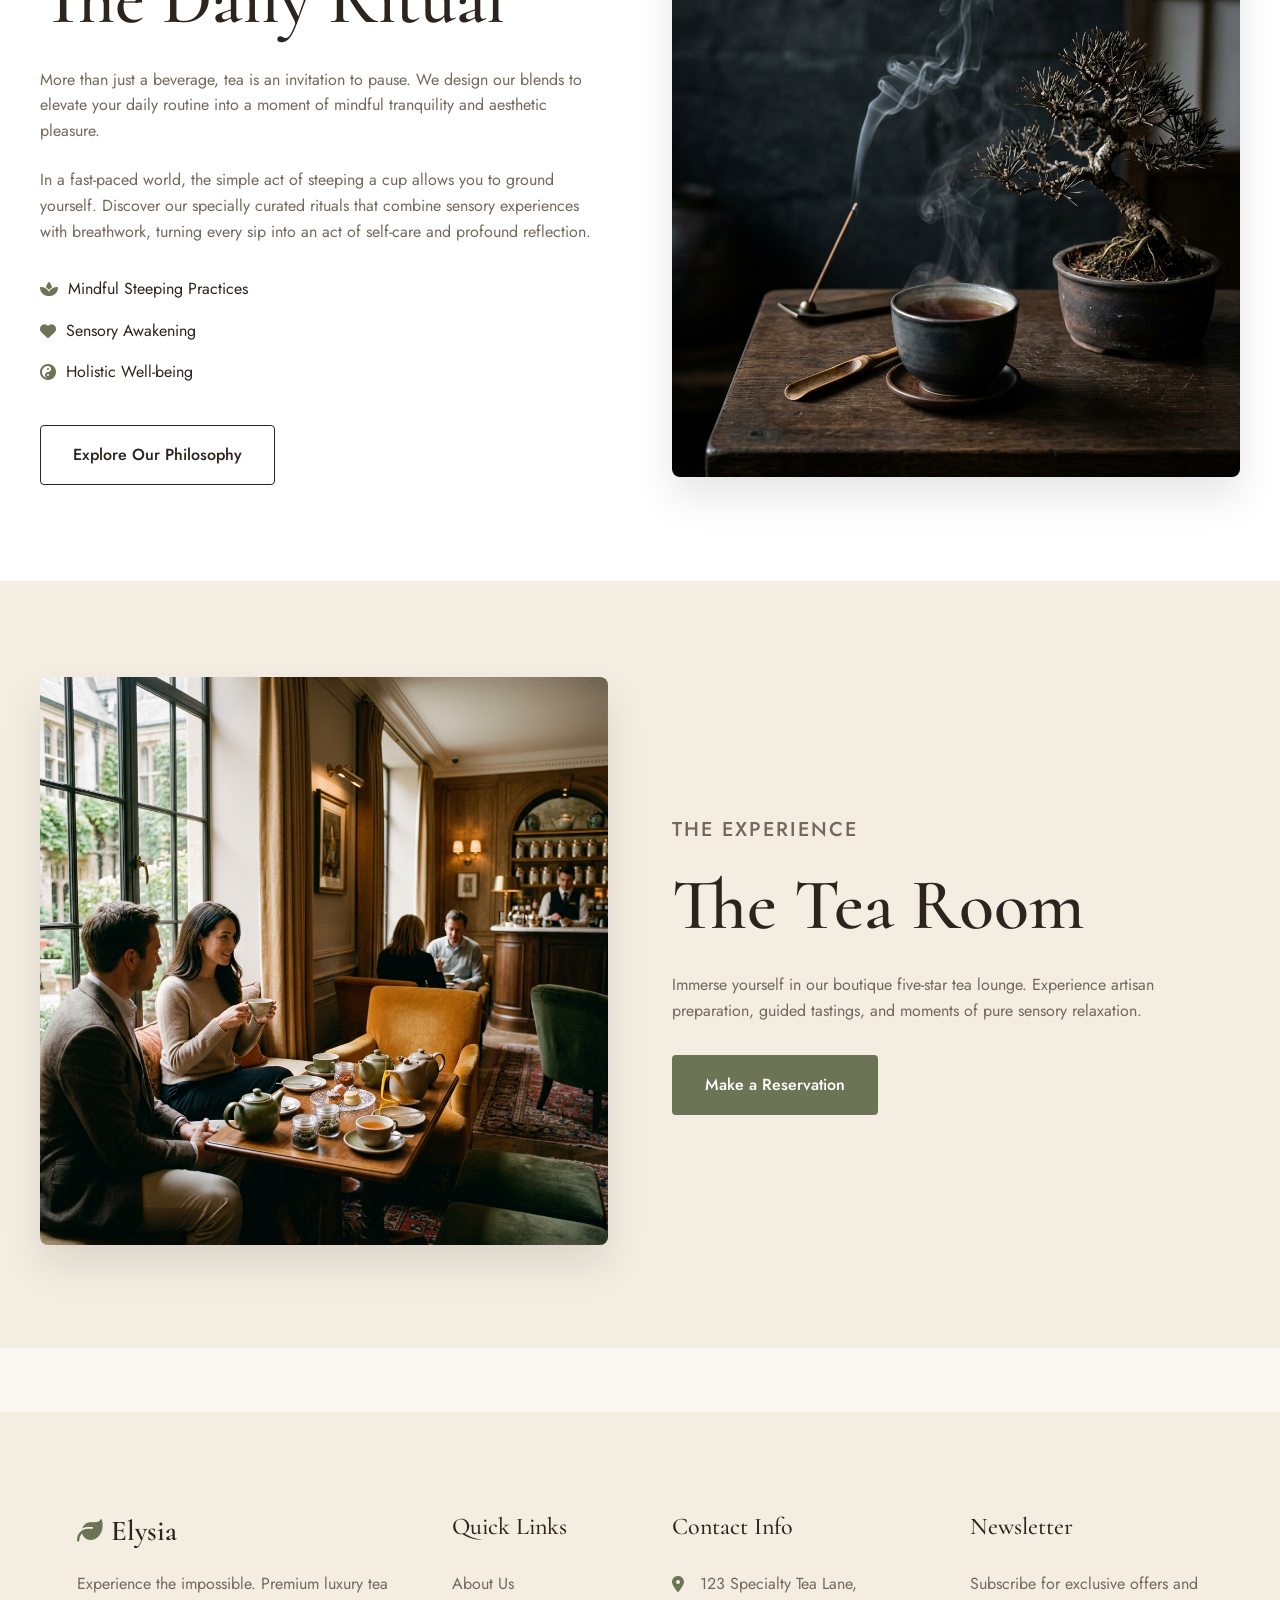
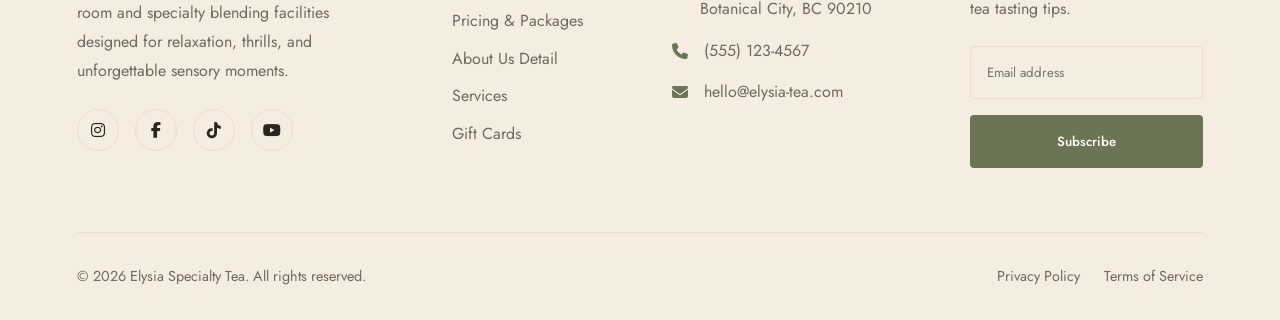
==== commit 8dbcd02b: "1ST COMMT" ====
--- a/index.html
+++ b/index.html
@@ -99,7 +99,7 @@
         </section>
         
         <!-- Section 1: The Origin Story -->
-        <section class="sensory-element" style="padding: 6rem 2rem;">
+        <section class="sensory-element" style="padding: 6rem 2rem; padding-top: 2rem !important;">
             <div style="max-width: 1200px; margin: 0 auto; display: grid; grid-template-columns: repeat(auto-fit, minmax(300px, 1fr)); gap: 4rem; align-items: center;">
                 <div class="text-center-mobile" style="order: 2;">
                     <span class="subheading">Heritage</span>
--- a/css/style.css
+++ b/css/style.css
@@ -200,6 +200,7 @@
 .card-grid.cols-4 { grid-template-columns: repeat(4, 1fr); }
 .card-grid.cols-2 { grid-template-columns: repeat(2, 1fr); }
 .card-grid.cols-3 { grid-template-columns: repeat(3, 1fr); }
+.pricing-grid { grid-auto-rows: 1fr; }
 
 .card {
   background-color: var(--card-bg);
@@ -210,7 +211,10 @@
   transition: transform 0.5s ease, box-shadow 0.5s ease;
   display: flex;
   flex-direction: column;
-  height: 100%;
+  height: auto;
+}
+.pricing-grid .card .btn {
+  margin-top: auto;
 }
 .card:hover {
   transform: translateY(-10px);
@@ -256,25 +260,13 @@
   /* Odd card centering logic */
   .card-grid.cols-3 .card:nth-child(odd):last-child {
     grid-column: 1 / -1;
+    grid-row: 2;
     max-width: calc(50% - 1rem);
-    margin: 2rem auto 0;
+    margin: 4rem auto 0 !important;
     justify-self: center;
     width: 100%;
   }
 
-  /* Force Pricing Cards to 1 Column on Tablet to eliminate overlap bugs */
-  .pricing-grid {
-    grid-template-columns: 1fr !important;
-  }
-  .pricing-grid .card {
-    max-width: 600px !important;
-    margin: 0 auto !important;
-  }
-  .pricing-grid .card:nth-child(odd):last-child {
-    grid-column: auto !important;
-    max-width: 600px !important;
-    margin: 0 auto !important;
-  }
   .text-center-mobile {
     text-align: center;
   }
@@ -290,6 +282,7 @@
   .card-grid.cols-4, .card-grid.cols-3, .card-grid.cols-2 {
     grid-template-columns: repeat(2, 1fr); /* Mobile 2x2 grid */
   }
+
 
   
   h1, h2, h3, p, .subheading { text-align: center; }
@@ -584,7 +577,15 @@
     grid-template-columns: 1fr;
   }
   .card-grid.cols-3 .card:nth-child(odd):last-child {
-    max-width: 100%;
+    max-width: none !important;
+    margin: 0 auto !important;
+    grid-column: auto !important;
+    grid-row: auto !important;
+    justify-self: stretch !important;
+    width: auto !important;
+  }
+  .pricing-grid {
+    grid-auto-rows: auto !important;
   }
   .card-grid {
     padding: 2rem 0;
